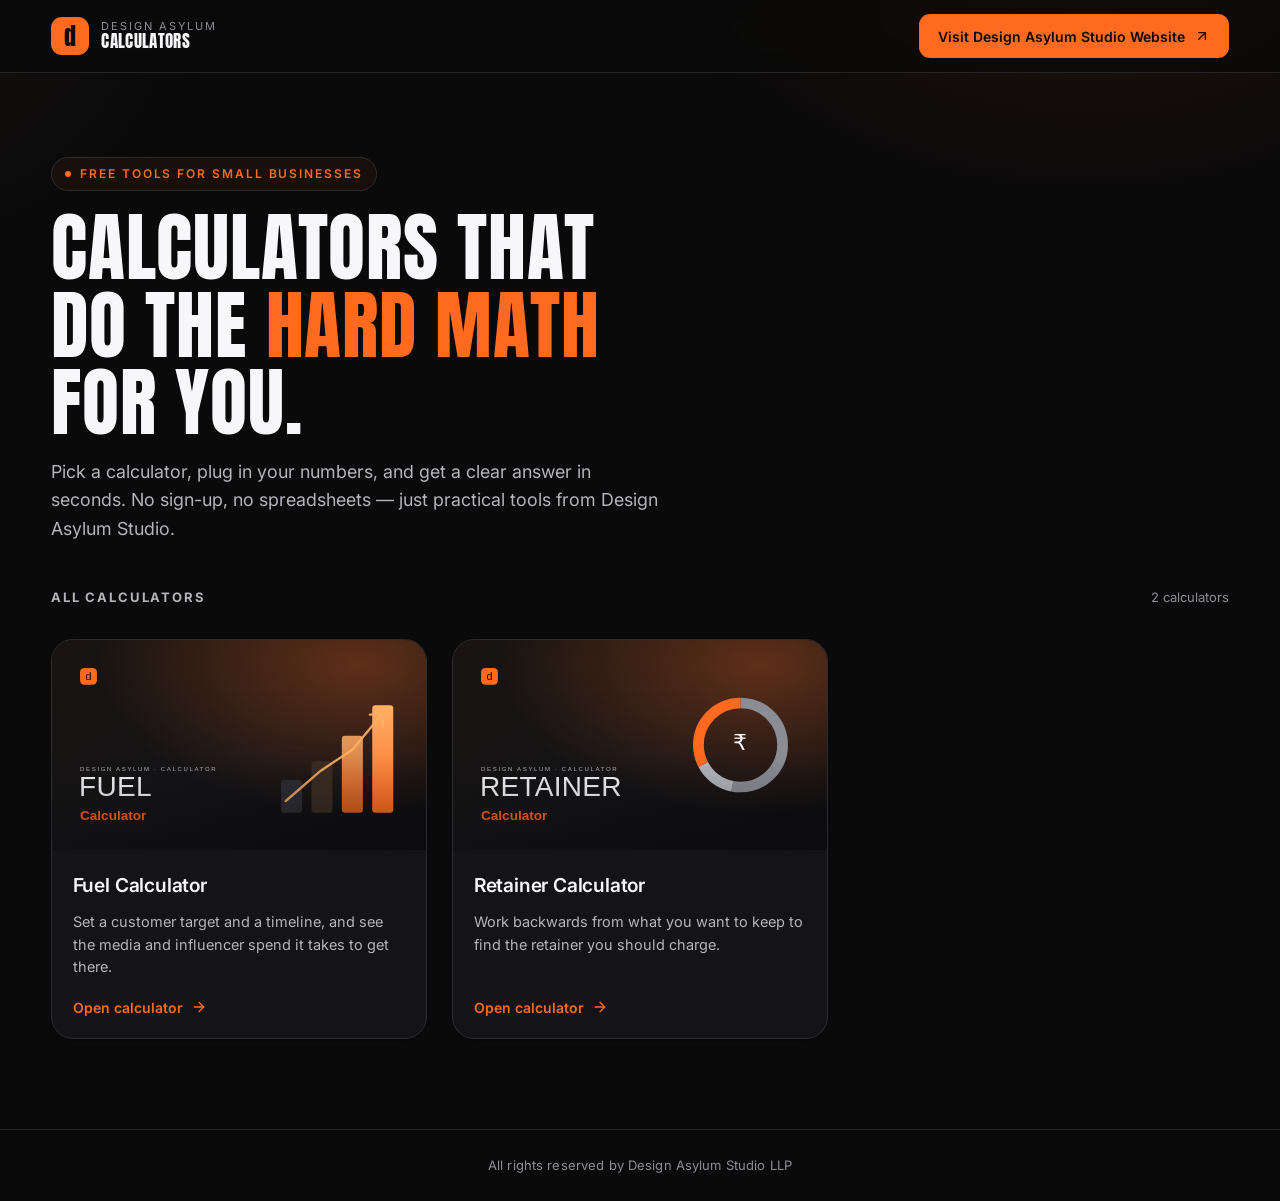
==== index.html @ c14f1b7a "Build static business-calculators website Homepage gallery + per-calculator pages for calculator.des" ====
<!doctype html>
<html lang="en">
<head>
  <meta charset="utf-8">
  <meta name="viewport" content="width=device-width, initial-scale=1">
  <title>Business Calculators — Design Asylum Studio</title>
  <meta name="description" content="Free, no-signup calculators for small businesses by Design Asylum Studio. Plan spend, price your work, and make faster decisions.">
  <meta name="theme-color" content="#0A0A0B">

  <!-- Open Graph -->
  <meta property="og:type" content="website">
  <meta property="og:title" content="Business Calculators — Design Asylum Studio">
  <meta property="og:description" content="Free, no-signup calculators for small businesses by Design Asylum Studio.">
  <meta property="og:url" content="https://calculator.designasylum.studio/">

  <link rel="icon" href="/favicon.svg" type="image/svg+xml">
  <link rel="preconnect" href="https://fonts.googleapis.com">
  <link rel="preconnect" href="https://fonts.gstatic.com" crossorigin>
  <link href="https://fonts.googleapis.com/css2?family=Anton&family=Inter:wght@400;500;600;700&display=swap" rel="stylesheet">

  <link rel="stylesheet" href="/assets/css/base.css">
  <link rel="stylesheet" href="/assets/css/home.css">
</head>
<body>

  <!-- ============ NAV ============ -->
  <header class="nav">
    <div class="container nav__inner">
      <a class="brand" href="/" aria-label="Design Asylum Studio — home">
        <span class="brand__mark">d</span>
        <span class="brand__text">
          <span class="brand__eyebrow">Design Asylum</span>
          <span class="brand__name">Calculators</span>
        </span>
      </a>
      <a class="btn btn--primary" href="https://designasylum.in" target="_blank" rel="noopener">
        <span class="btn__label">Visit Design Asylum Studio Website</span>
        <svg viewBox="0 0 24 24" fill="none" stroke="currentColor" stroke-width="2" stroke-linecap="round" stroke-linejoin="round" aria-hidden="true">
          <path d="M7 17 17 7"></path><path d="M7 7h10v10"></path>
        </svg>
      </a>
    </div>
  </header>

  <main>
    <!-- ============ HERO ============ -->
    <section class="container hero">
      <span class="hero__eyebrow"><i></i> Free tools for small businesses</span>
      <h1>Calculators that do the <em>hard math</em> for you.</h1>
      <p class="hero__sub">Pick a calculator, plug in your numbers, and get a clear answer in seconds. No sign-up, no spreadsheets — just practical tools from Design Asylum Studio.</p>
    </section>

    <!-- ============ GALLERY ============ -->
    <section class="container gallery">
      <div class="gallery__head">
        <h2>All calculators</h2>
        <span class="gallery__count" id="calcCount"></span>
      </div>
      <div class="card-grid" id="cardGrid">
        <!-- cards injected by home.js from assets/js/calculators.js -->
        <noscript>
          <div class="empty">Please enable JavaScript to browse the calculators, or open one directly: <a href="/fuel-calculator/">Fuel Calculator</a>, <a href="/retainer-calculator/">Retainer Calculator</a>.</div>
        </noscript>
      </div>
    </section>
  </main>

  <!-- ============ FOOTER ============ -->
  <footer class="site-footer">
    <div class="container site-footer__inner">
      <p>All rights reserved by Design Asylum Studio LLP</p>
    </div>
  </footer>

  <script src="/assets/js/calculators.js"></script>
  <script src="/assets/js/home.js"></script>
</body>
</html>
---- assets/css/base.css ----
/* ==========================================================================
   Design Asylum — Calculators
   base.css : design tokens, reset, shared primitives
   Brand system mirrors the Fuel Calculator (dark + orange, Anton + Inter).
   ========================================================================== */

:root{
  /* palette */
  --bg:#0A0A0B;
  --bg-2:#0E0E10;
  --panel:#141416;
  --panel-2:#1B1B1F;
  --border:#2C2C33;
  --border-soft:#232328;
  --accent:#FF6A1F;
  --accent-soft:#FFB066;
  --ink:#F7F7F9;
  --muted:#B4B4BC;
  --muted-2:#8C8C95;

  /* shape */
  --radius:16px;
  --radius-lg:22px;
  --tap:44px;

  /* elevation */
  --shadow-sm:0 1px 2px rgba(0,0,0,.4);
  --shadow-xl:0 24px 60px -12px rgba(0,0,0,.75), 0 0 0 1px rgba(255,106,31,.12);

  /* motion */
  --ease:cubic-bezier(.22,.61,.36,1);

  /* fluid layout */
  --page-max:1440px;
  --gutter:clamp(20px, 4vw, 56px);
}

*,*::before,*::after{box-sizing:border-box}
html{-webkit-text-size-adjust:100%}
html,body{margin:0;padding:0}

body{
  background:var(--bg);
  color:var(--ink);
  font-family:Inter,system-ui,-apple-system,Segoe UI,Arial,sans-serif;
  font-size:16px;
  line-height:1.5;
  -webkit-font-smoothing:antialiased;
  text-rendering:optimizeLegibility;
  min-height:100vh;
  display:flex;
  flex-direction:column;
}

img{max-width:100%;display:block}
a{color:inherit;text-decoration:none}
button{font:inherit}

/* subtle brand ambience behind everything */
body::before{
  content:"";
  position:fixed;
  inset:0;
  z-index:-1;
  background:
    radial-gradient(60vw 40vw at 85% -10%, rgba(255,106,31,.10), transparent 60%),
    radial-gradient(50vw 40vw at -10% 0%, rgba(255,176,102,.05), transparent 55%);
  pointer-events:none;
}

/* ---- layout container ---- */
.container{
  width:100%;
  max-width:var(--page-max);
  margin-inline:auto;
  padding-inline:var(--gutter);
}

/* ==========================================================================
   Brand mark + wordmark (used in every nav; also the logo fallback)
   ========================================================================== */
.brand{display:inline-flex;align-items:center;gap:12px}
.brand__mark{
  width:38px;height:38px;flex:0 0 auto;
  border-radius:11px;
  background:var(--accent);
  color:#0A0A0B;
  font-family:Anton,Inter,sans-serif;
  font-size:24px;line-height:1;
  display:grid;place-items:center;
}
.brand__text{display:flex;flex-direction:column;line-height:1.05}
.brand__eyebrow{
  font-size:11px;letter-spacing:.18em;text-transform:uppercase;
  color:var(--muted-2);
}
.brand__name{
  font-family:Anton,Inter,sans-serif;font-weight:400;
  font-size:17px;letter-spacing:.02em;text-transform:uppercase;color:var(--ink);
}
.brand img{height:40px;width:auto}

/* ==========================================================================
   Top navigation (shared by homepage + calculator pages)
   ========================================================================== */
.nav{
  position:sticky;top:0;z-index:20;
  background:rgba(10,10,11,.72);
  backdrop-filter:saturate(140%) blur(12px);
  -webkit-backdrop-filter:saturate(140%) blur(12px);
  border-bottom:1px solid var(--border-soft);
}
.nav__inner{
  display:flex;align-items:center;justify-content:space-between;gap:16px;
  min-height:72px;padding-block:12px;
}
.nav__left{display:flex;align-items:center;gap:clamp(14px,3vw,28px);min-width:0}
.nav__back{
  display:inline-flex;align-items:center;gap:7px;
  font-size:13.5px;font-weight:500;color:var(--muted);
  padding:8px 4px;border-radius:8px;transition:color .18s var(--ease);
}
.nav__back:hover{color:var(--ink)}
.nav__back svg{width:15px;height:15px}

/* primary button (Visit website) */
.btn{
  display:inline-flex;align-items:center;gap:9px;
  font-size:14px;font-weight:600;
  padding:0 18px;min-height:var(--tap);
  border-radius:11px;border:1px solid transparent;
  cursor:pointer;white-space:nowrap;
  transition:transform .18s var(--ease), background .18s var(--ease), border-color .18s var(--ease);
}
.btn--primary{background:var(--accent);color:#0A0A0B}
.btn--primary:hover{background:#ff7d3c;transform:translateY(-1px)}
.btn--ghost{background:var(--panel-2);border-color:var(--border);color:var(--muted)}
.btn--ghost:hover{color:var(--ink);border-color:var(--accent)}
.btn svg{width:16px;height:16px}
.btn:focus-visible,.nav__back:focus-visible,a:focus-visible{
  outline:2px solid var(--accent);outline-offset:3px;border-radius:8px;
}
/* hide the button label on very small screens, keep the icon */
@media(max-width:560px){
  .btn--primary .btn__label{
    position:absolute;width:1px;height:1px;overflow:hidden;clip:rect(0 0 0 0);
  }
  .btn--primary{padding:0 14px}
}

/* ==========================================================================
   Footer (shared) — exact required copy
   ========================================================================== */
.site-footer{
  margin-top:auto;
  border-top:1px solid var(--border-soft);
  padding-block:26px;
}
.site-footer__inner{
  display:flex;align-items:center;justify-content:center;
  gap:10px;text-align:center;
}
.site-footer p{
  margin:0;color:var(--muted-2);
  font-size:13px;letter-spacing:.01em;
}

/* accessibility helper */
.visually-hidden{
  position:absolute!important;width:1px;height:1px;
  padding:0;margin:-1px;overflow:hidden;clip:rect(0 0 0 0);white-space:nowrap;border:0;
}
@media(prefers-reduced-motion:reduce){
  *,*::before,*::after{
    animation-duration:.001ms!important;transition-duration:.001ms!important;
  }
}
---- assets/css/home.css ----
/* ==========================================================================
   home.css : homepage hero + thumbnail card grid
   ========================================================================== */

/* ---- hero ---- */
.hero{
  padding-top:clamp(40px,7vw,84px);
  padding-bottom:clamp(28px,4vw,44px);
}
.hero__eyebrow{
  display:inline-flex;align-items:center;gap:9px;
  font-size:12px;font-weight:600;letter-spacing:.16em;text-transform:uppercase;
  color:var(--accent);
  padding:7px 13px;border:1px solid var(--border);border-radius:999px;
  background:rgba(255,106,31,.06);
}
.hero__eyebrow i{width:6px;height:6px;border-radius:50%;background:var(--accent)}
.hero h1{
  font-family:Anton,Inter,sans-serif;font-weight:400;
  font-size:clamp(38px,6.4vw,76px);line-height:1.02;letter-spacing:.01em;
  text-transform:uppercase;margin:18px 0 0;max-width:16ch;
}
.hero h1 em{font-style:normal;color:var(--accent)}
.hero__sub{
  margin:16px 0 0;max-width:56ch;
  color:var(--muted);font-size:clamp(15px,1.4vw,18px);line-height:1.6;
}

/* ---- section head above the grid ---- */
.gallery{padding-bottom:clamp(48px,7vw,96px)}
.gallery__head{
  display:flex;align-items:baseline;justify-content:space-between;gap:16px;
  margin-bottom:clamp(20px,2.5vw,32px);flex-wrap:wrap;
}
.gallery__head h2{
  font-size:13px;font-weight:700;letter-spacing:.14em;text-transform:uppercase;
  color:var(--muted);margin:0;
}
.gallery__count{font-size:13px;color:var(--muted-2)}

/* ---- grid: 1 → 2 → 3 → 4+ columns automatically ---- */
.card-grid{
  display:grid;
  grid-template-columns:repeat(auto-fill,minmax(300px,1fr));
  gap:clamp(18px,2vw,28px);
}

/* ==========================================================================
   Thumbnail card — mirrors the reference ProjectCard, dark palette
   ========================================================================== */
.card{
  position:relative;display:flex;flex-direction:column;
  overflow:hidden;cursor:pointer;
  background:var(--panel);color:var(--ink);
  border:1px solid var(--border);
  border-radius:var(--radius-lg);
  box-shadow:var(--shadow-sm);
  transition:transform .5s var(--ease), box-shadow .5s var(--ease), border-color .5s var(--ease);
}
.card:hover,.card:focus-within{
  transform:translateY(-8px);
  box-shadow:var(--shadow-xl);
  border-color:rgba(255,106,31,.4);
}

/* image (16:9) */
.card__media{aspect-ratio:16/9;overflow:hidden;background:var(--panel-2);position:relative}
.card__media img{
  width:100%;height:100%;object-fit:cover;
  transition:transform .7s var(--ease);
}
.card:hover .card__media img,
.card:focus-within .card__media img{transform:scale(1.1)}
.card__media::after{
  content:"";position:absolute;inset:0;
  background:linear-gradient(180deg,transparent 55%,rgba(10,10,11,.35));
  pointer-events:none;
}

/* body */
.card__body{display:flex;flex-direction:column;flex:1;padding:clamp(18px,1.6vw,24px)}
.card__title{
  font-size:clamp(19px,1.5vw,22px);font-weight:600;letter-spacing:-.01em;margin:0;
  transition:color .3s var(--ease);
}
.card:hover .card__title,
.card:focus-within .card__title{color:var(--accent)}
.card__desc{margin:12px 0 0;flex:1;color:var(--muted);font-size:14.5px;line-height:1.55}

/* CTA link */
.card__cta{
  margin-top:18px;display:inline-flex;align-items:center;gap:8px;
  font-size:14px;font-weight:600;color:var(--accent);
}
.card__cta svg{width:16px;height:16px;transition:transform .3s var(--ease)}
.card:hover .card__cta svg,
.card:focus-within .card__cta svg{transform:translateX(4px)}

/* stretched link makes the whole card clickable & keyboard-focusable */
.card__link::after{content:"";position:absolute;inset:0;z-index:1;border-radius:inherit}
.card__link:focus-visible{outline:none}
.card:focus-within{outline:2px solid var(--accent);outline-offset:3px}

/* empty state (no calculators in manifest) */
.empty{
  border:1px dashed var(--border);border-radius:var(--radius);
  padding:48px 24px;text-align:center;color:var(--muted-2);
  grid-column:1/-1;
}
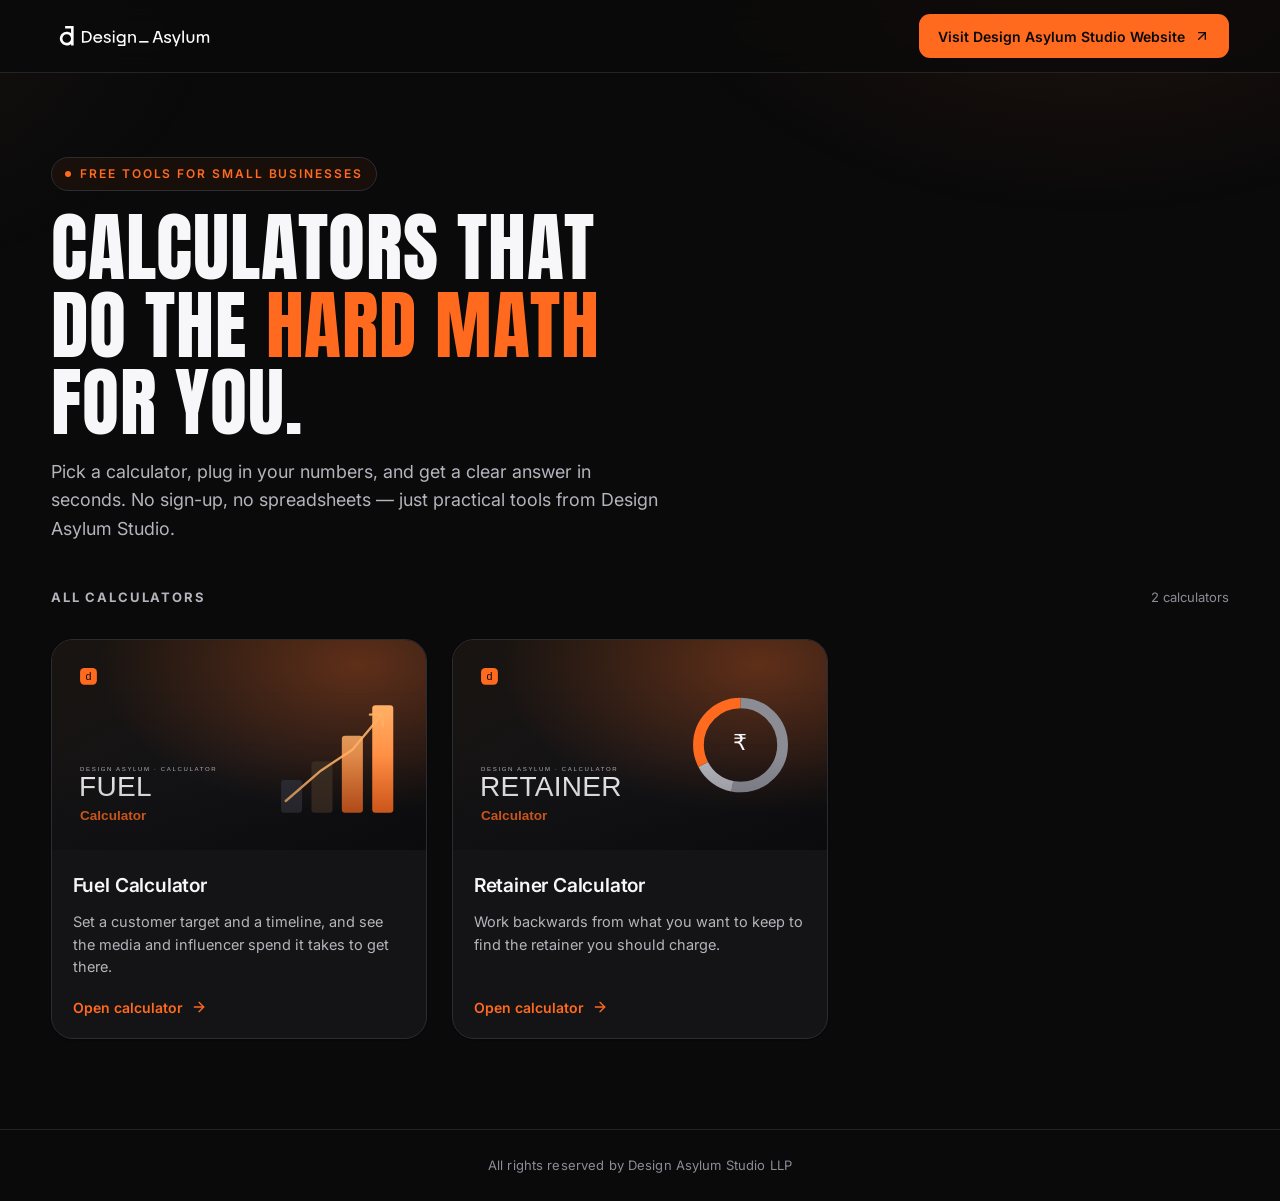
==== commit 0f24fde0: "Wire real DA logo, reorganize brand assets, drop helper line Branding + hygiene pass on top of the u" ====
--- a/index.html
+++ b/index.html
@@ -13,7 +13,7 @@
   <meta property="og:description" content="Free, no-signup calculators for small businesses by Design Asylum Studio.">
   <meta property="og:url" content="https://calculator.designasylum.studio/">
 
-  <link rel="icon" href="/favicon.svg" type="image/svg+xml">
+  <link rel="icon" href="/assets/brand/favicon.svg" type="image/svg+xml">
   <link rel="preconnect" href="https://fonts.googleapis.com">
   <link rel="preconnect" href="https://fonts.gstatic.com" crossorigin>
   <link href="https://fonts.googleapis.com/css2?family=Anton&family=Inter:wght@400;500;600;700&display=swap" rel="stylesheet">
@@ -27,11 +27,7 @@
   <header class="nav">
     <div class="container nav__inner">
       <a class="brand" href="/" aria-label="Design Asylum Studio — home">
-        <span class="brand__mark">d</span>
-        <span class="brand__text">
-          <span class="brand__eyebrow">Design Asylum</span>
-          <span class="brand__name">Calculators</span>
-        </span>
+        <img class="brand__logo" src="/assets/brand/logo-da-wordmark-inverse.svg" alt="Design Asylum Studio" width="200" height="48">
       </a>
       <a class="btn btn--primary" href="https://designasylum.in" target="_blank" rel="noopener">
         <span class="btn__label">Visit Design Asylum Studio Website</span>
--- a/assets/css/base.css
+++ b/assets/css/base.css
@@ -77,28 +77,10 @@
 }
 
 /* ==========================================================================
-   Brand mark + wordmark (used in every nav; also the logo fallback)
+   Brand wordmark (nav logo)
    ========================================================================== */
-.brand{display:inline-flex;align-items:center;gap:12px}
-.brand__mark{
-  width:38px;height:38px;flex:0 0 auto;
-  border-radius:11px;
-  background:var(--accent);
-  color:#0A0A0B;
-  font-family:Anton,Inter,sans-serif;
-  font-size:24px;line-height:1;
-  display:grid;place-items:center;
-}
-.brand__text{display:flex;flex-direction:column;line-height:1.05}
-.brand__eyebrow{
-  font-size:11px;letter-spacing:.18em;text-transform:uppercase;
-  color:var(--muted-2);
-}
-.brand__name{
-  font-family:Anton,Inter,sans-serif;font-weight:400;
-  font-size:17px;letter-spacing:.02em;text-transform:uppercase;color:var(--ink);
-}
-.brand img{height:40px;width:auto}
+.brand{display:inline-flex;align-items:center}
+.brand__logo{height:clamp(30px,3.2vw,40px);width:auto;display:block}
 
 /* ==========================================================================
    Top navigation (shared by homepage + calculator pages)
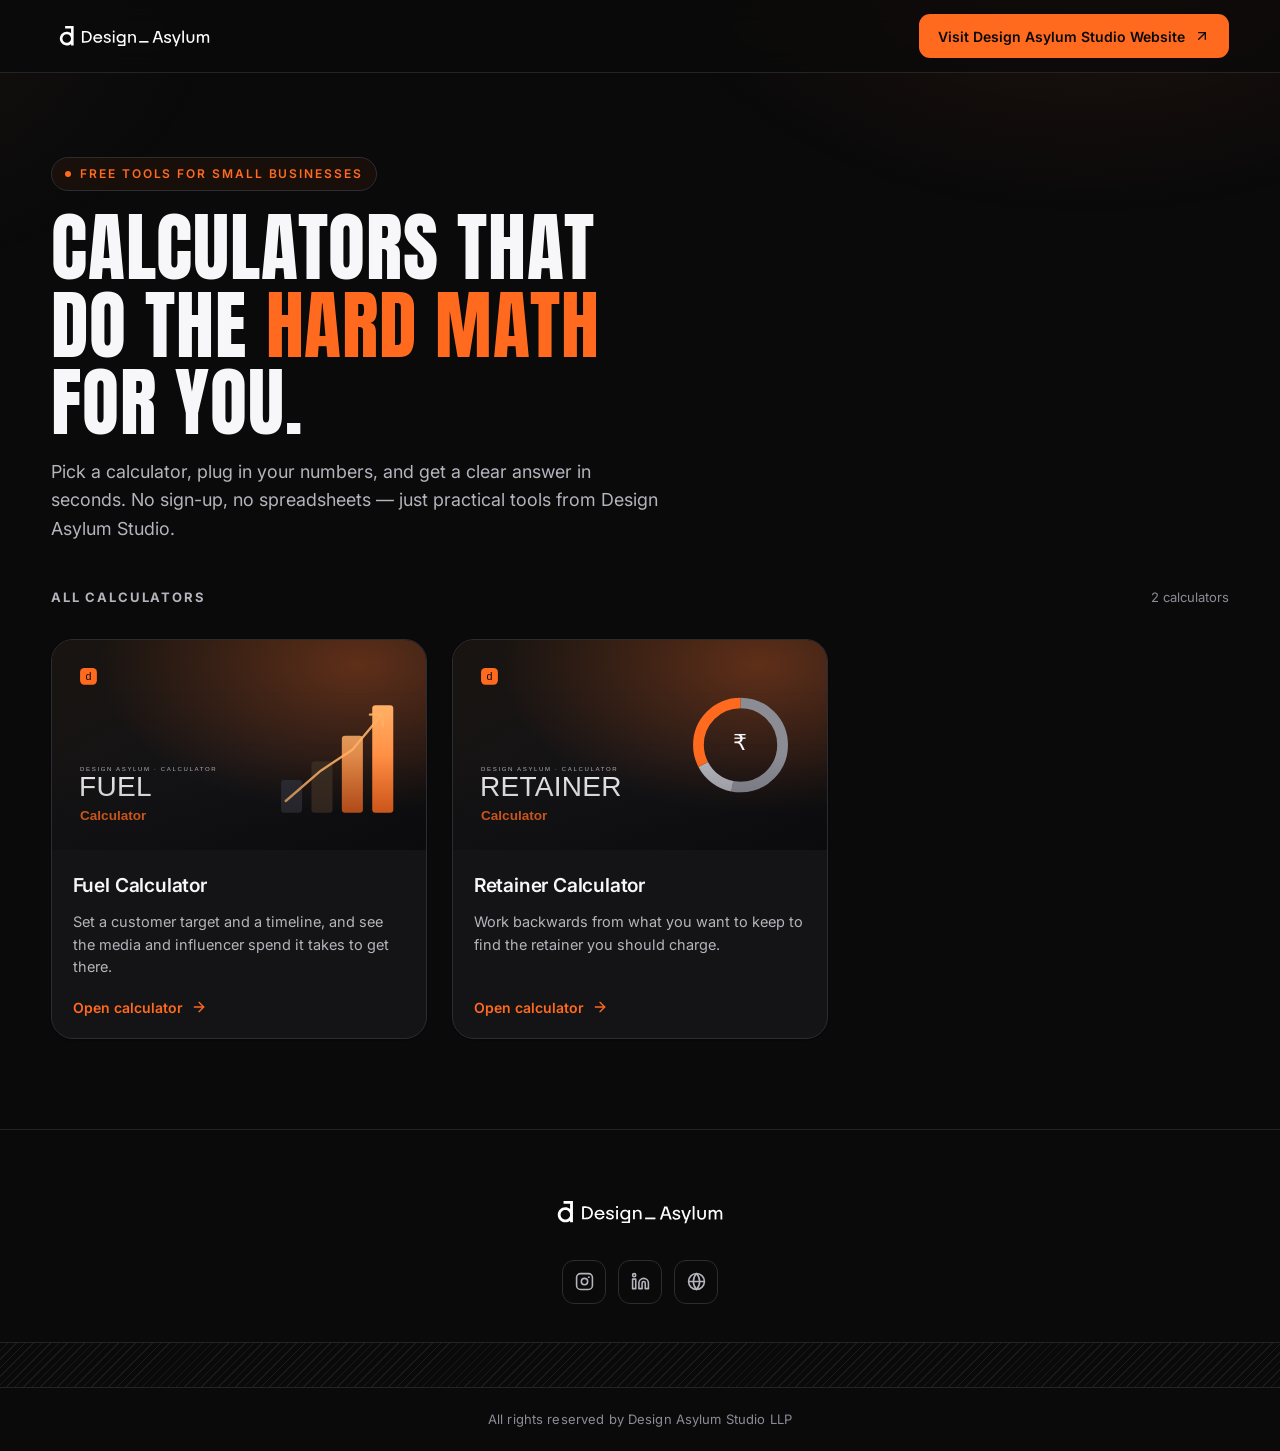
==== commit 3706c9cc: "Add branded site footer: logo + social links + copyright Replace the plain copyright footer with a r" ====
--- a/index.html
+++ b/index.html
@@ -63,7 +63,24 @@
 
   <!-- ============ FOOTER ============ -->
   <footer class="site-footer">
-    <div class="container site-footer__inner">
+    <div class="container site-footer__top">
+      <a class="site-footer__brand" href="/" aria-label="Design Asylum Studio — home">
+        <img src="/assets/brand/logo-da-wordmark-inverse.svg" alt="Design Asylum Studio" width="200" height="48">
+      </a>
+      <nav class="site-footer__social" aria-label="Design Asylum on social">
+        <a href="https://www.instagram.com/asylum_decoded/" target="_blank" rel="noopener" aria-label="Instagram">
+          <svg viewBox="0 0 24 24" fill="none" stroke="currentColor" stroke-width="2" stroke-linecap="round" stroke-linejoin="round" aria-hidden="true"><rect x="2" y="2" width="20" height="20" rx="5"></rect><circle cx="12" cy="12" r="4"></circle><circle cx="17.5" cy="6.5" r="1.2" fill="currentColor" stroke="none"></circle></svg>
+        </a>
+        <a href="https://www.linkedin.com/company/design-asylum-studio/" target="_blank" rel="noopener" aria-label="LinkedIn">
+          <svg viewBox="0 0 24 24" fill="none" stroke="currentColor" stroke-width="2" stroke-linecap="round" stroke-linejoin="round" aria-hidden="true"><path d="M16 8a6 6 0 0 1 6 6v7h-4v-7a2 2 0 0 0-4 0v7h-4v-7a6 6 0 0 1 6-6z"></path><rect x="2" y="9" width="4" height="12"></rect><circle cx="4" cy="4" r="2"></circle></svg>
+        </a>
+        <a href="https://www.designasylum.in" target="_blank" rel="noopener" aria-label="Design Asylum Studio website">
+          <svg viewBox="0 0 24 24" fill="none" stroke="currentColor" stroke-width="2" stroke-linecap="round" stroke-linejoin="round" aria-hidden="true"><circle cx="12" cy="12" r="10"></circle><path d="M2 12h20"></path><path d="M12 2a15.3 15.3 0 0 1 4 10 15.3 15.3 0 0 1-4 10 15.3 15.3 0 0 1-4-10 15.3 15.3 0 0 1 4-10z"></path></svg>
+        </a>
+      </nav>
+    </div>
+    <div class="site-footer__divider" aria-hidden="true"></div>
+    <div class="container site-footer__bottom">
       <p>All rights reserved by Design Asylum Studio LLP</p>
     </div>
   </footer>
--- a/assets/css/base.css
+++ b/assets/css/base.css
@@ -136,12 +136,36 @@
 .site-footer{
   margin-top:auto;
   border-top:1px solid var(--border-soft);
-  padding-block:26px;
+  padding-top:clamp(40px,5vw,60px);
 }
-.site-footer__inner{
-  display:flex;align-items:center;justify-content:center;
-  gap:10px;text-align:center;
+.site-footer__top{
+  display:flex;flex-direction:column;align-items:center;
+  gap:clamp(18px,2.6vw,26px);
+  padding-bottom:clamp(26px,4vw,38px);
 }
+.site-footer__brand{display:inline-flex}
+.site-footer__brand img{height:44px;width:auto;display:block}
+.site-footer__social{display:flex;align-items:center;gap:12px}
+.site-footer__social a{
+  width:44px;height:44px;flex:0 0 auto;
+  display:grid;place-items:center;
+  border:1px solid var(--border);border-radius:12px;
+  color:var(--muted);
+  transition:color .2s var(--ease),border-color .2s var(--ease),background .2s var(--ease),transform .2s var(--ease);
+}
+.site-footer__social a:hover{
+  color:var(--ink);border-color:var(--accent);
+  background:var(--panel-2);transform:translateY(-2px);
+}
+.site-footer__social a:focus-visible{outline:2px solid var(--accent);outline-offset:2px}
+.site-footer__social svg{width:19px;height:19px}
+.site-footer__divider{
+  height:46px;
+  border-top:1px solid var(--border-soft);
+  border-bottom:1px solid var(--border-soft);
+  background-image:repeating-linear-gradient(315deg,rgba(180,180,188,.10) 0,rgba(180,180,188,.10) 1px,transparent 1px,transparent 6px);
+}
+.site-footer__bottom{padding-block:22px;text-align:center}
 .site-footer p{
   margin:0;color:var(--muted-2);
   font-size:13px;letter-spacing:.01em;
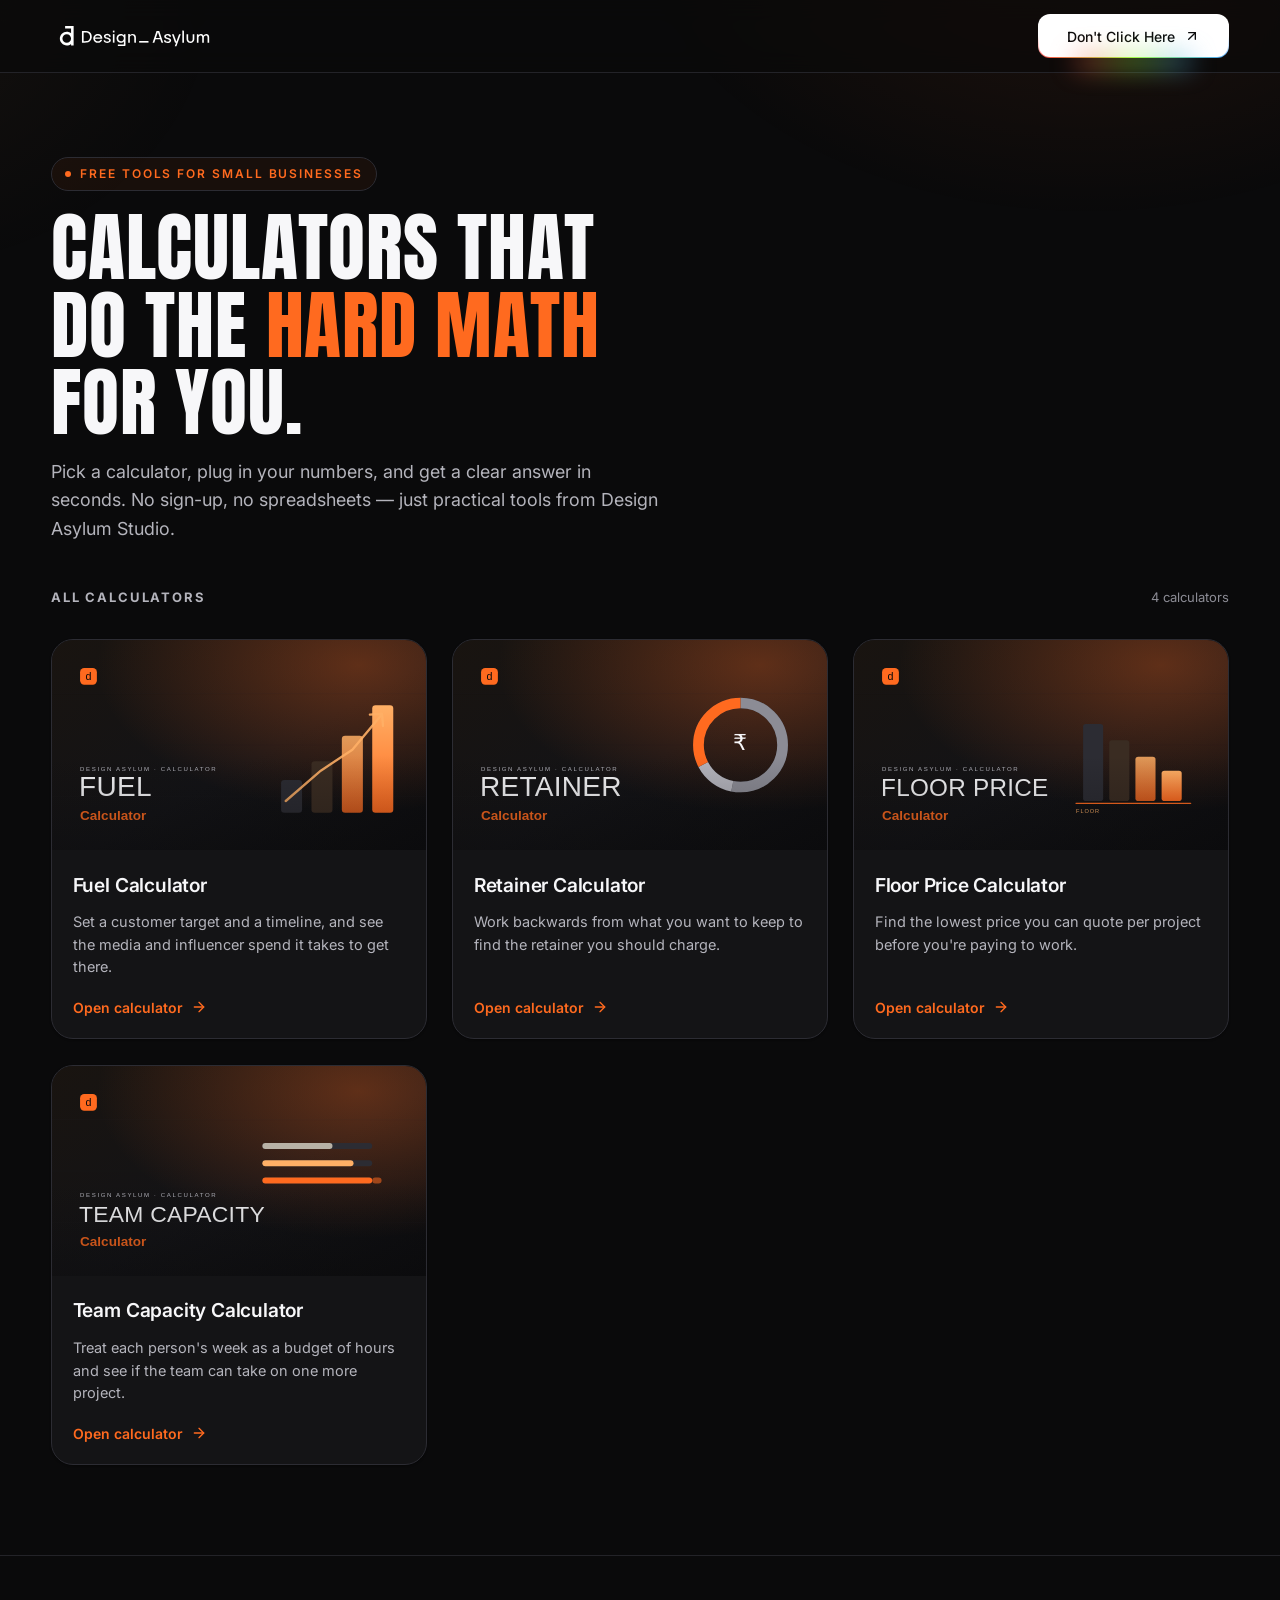
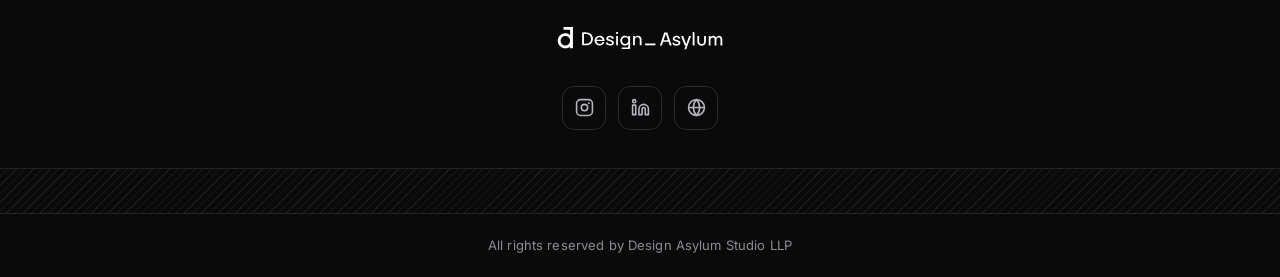
==== commit 1f8faeae: "Replace nav "Visit website" CTA with animated rainbow "Don't Click Here" button Rename the nav call-" ====
--- a/index.html
+++ b/index.html
@@ -29,8 +29,8 @@
       <a class="brand" href="/" aria-label="Design Asylum Studio — home">
         <img class="brand__logo" src="/assets/brand/logo-da-wordmark-inverse.svg" alt="Design Asylum Studio" width="200" height="48">
       </a>
-      <a class="btn btn--primary" href="https://designasylum.in" target="_blank" rel="noopener">
-        <span class="btn__label">Visit Design Asylum Studio Website</span>
+      <a class="btn btn--rainbow" href="https://designasylum.in" target="_blank" rel="noopener">
+        <span class="btn__label">Don't Click Here</span>
         <svg viewBox="0 0 24 24" fill="none" stroke="currentColor" stroke-width="2" stroke-linecap="round" stroke-linejoin="round" aria-hidden="true">
           <path d="M7 17 17 7"></path><path d="M7 7h10v10"></path>
         </svg>
--- a/assets/css/base.css
+++ b/assets/css/base.css
@@ -130,6 +130,62 @@
   .btn--primary{padding:0 14px}
 }
 
+/* --------------------------------------------------------------------------
+   Rainbow button — nav "Don't Click Here" (→ Design Asylum Studio site)
+   Ported from the shadcn RainbowButton, dark-mode variant: white pill face
+   with an animated rainbow border + soft blurred glow underneath.
+   -------------------------------------------------------------------------- */
+:root{
+  --color-1:0 100% 63%;    /* red    */
+  --color-2:270 100% 63%;  /* purple */
+  --color-3:210 100% 63%;  /* blue   */
+  --color-4:195 100% 63%;  /* cyan   */
+  --color-5:90 100% 63%;   /* green  */
+  --rainbow-speed:2s;
+}
+@keyframes rainbow{
+  0%{background-position:0%}
+  100%{background-position:200%}
+}
+.btn--rainbow{
+  position:relative;
+  color:#0A0A0B;
+  font-weight:500;
+  padding:0 28px;
+  border:1.28px solid transparent;      /* calc(0.08 * 1rem) */
+  border-radius:12px;
+  background-size:200%;
+  background-clip:padding-box,border-box,border-box;
+  background-origin:border-box;
+  background-image:
+    linear-gradient(#fff,#fff),
+    linear-gradient(#fff 50%,rgba(255,255,255,.6) 80%,rgba(0,0,0,0)),
+    linear-gradient(90deg,hsl(var(--color-1)),hsl(var(--color-5)),hsl(var(--color-3)),hsl(var(--color-4)),hsl(var(--color-2)));
+  animation:rainbow var(--rainbow-speed) infinite linear;
+}
+.btn--rainbow:hover{transform:translateY(-1px)}
+.btn--rainbow::before{
+  content:"";
+  position:absolute;
+  left:50%;
+  bottom:-20%;
+  z-index:0;
+  width:60%;
+  height:20%;
+  transform:translateX(-50%);
+  background-image:linear-gradient(90deg,hsl(var(--color-1)),hsl(var(--color-5)),hsl(var(--color-3)),hsl(var(--color-4)),hsl(var(--color-2)));
+  background-size:200%;
+  filter:blur(12.8px);                  /* calc(0.8 * 1rem) */
+  animation:rainbow var(--rainbow-speed) infinite linear;
+  pointer-events:none;
+}
+@media(max-width:560px){
+  .btn--rainbow{padding:0 16px}
+}
+@media(prefers-reduced-motion:reduce){
+  .btn--rainbow,.btn--rainbow::before{animation:none}
+}
+
 /* ==========================================================================
    Footer (shared) — exact required copy
    ========================================================================== */
